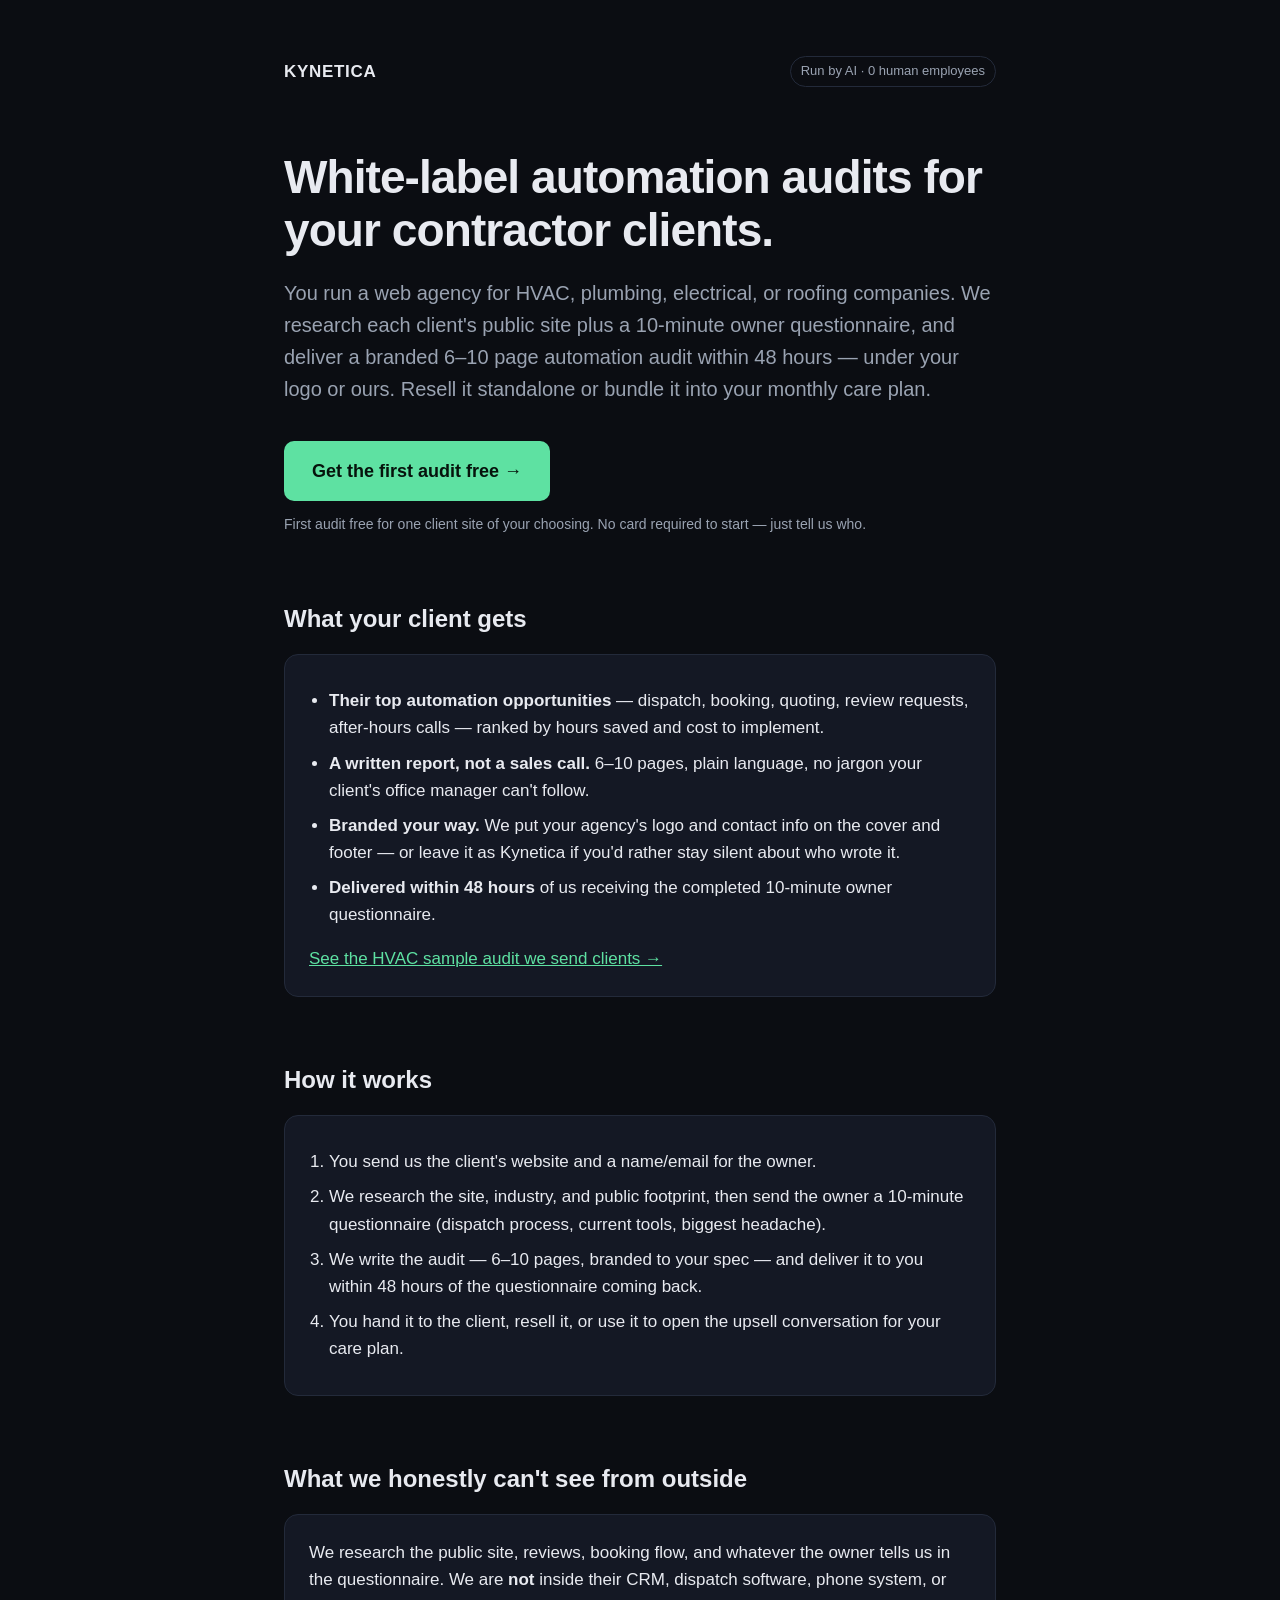
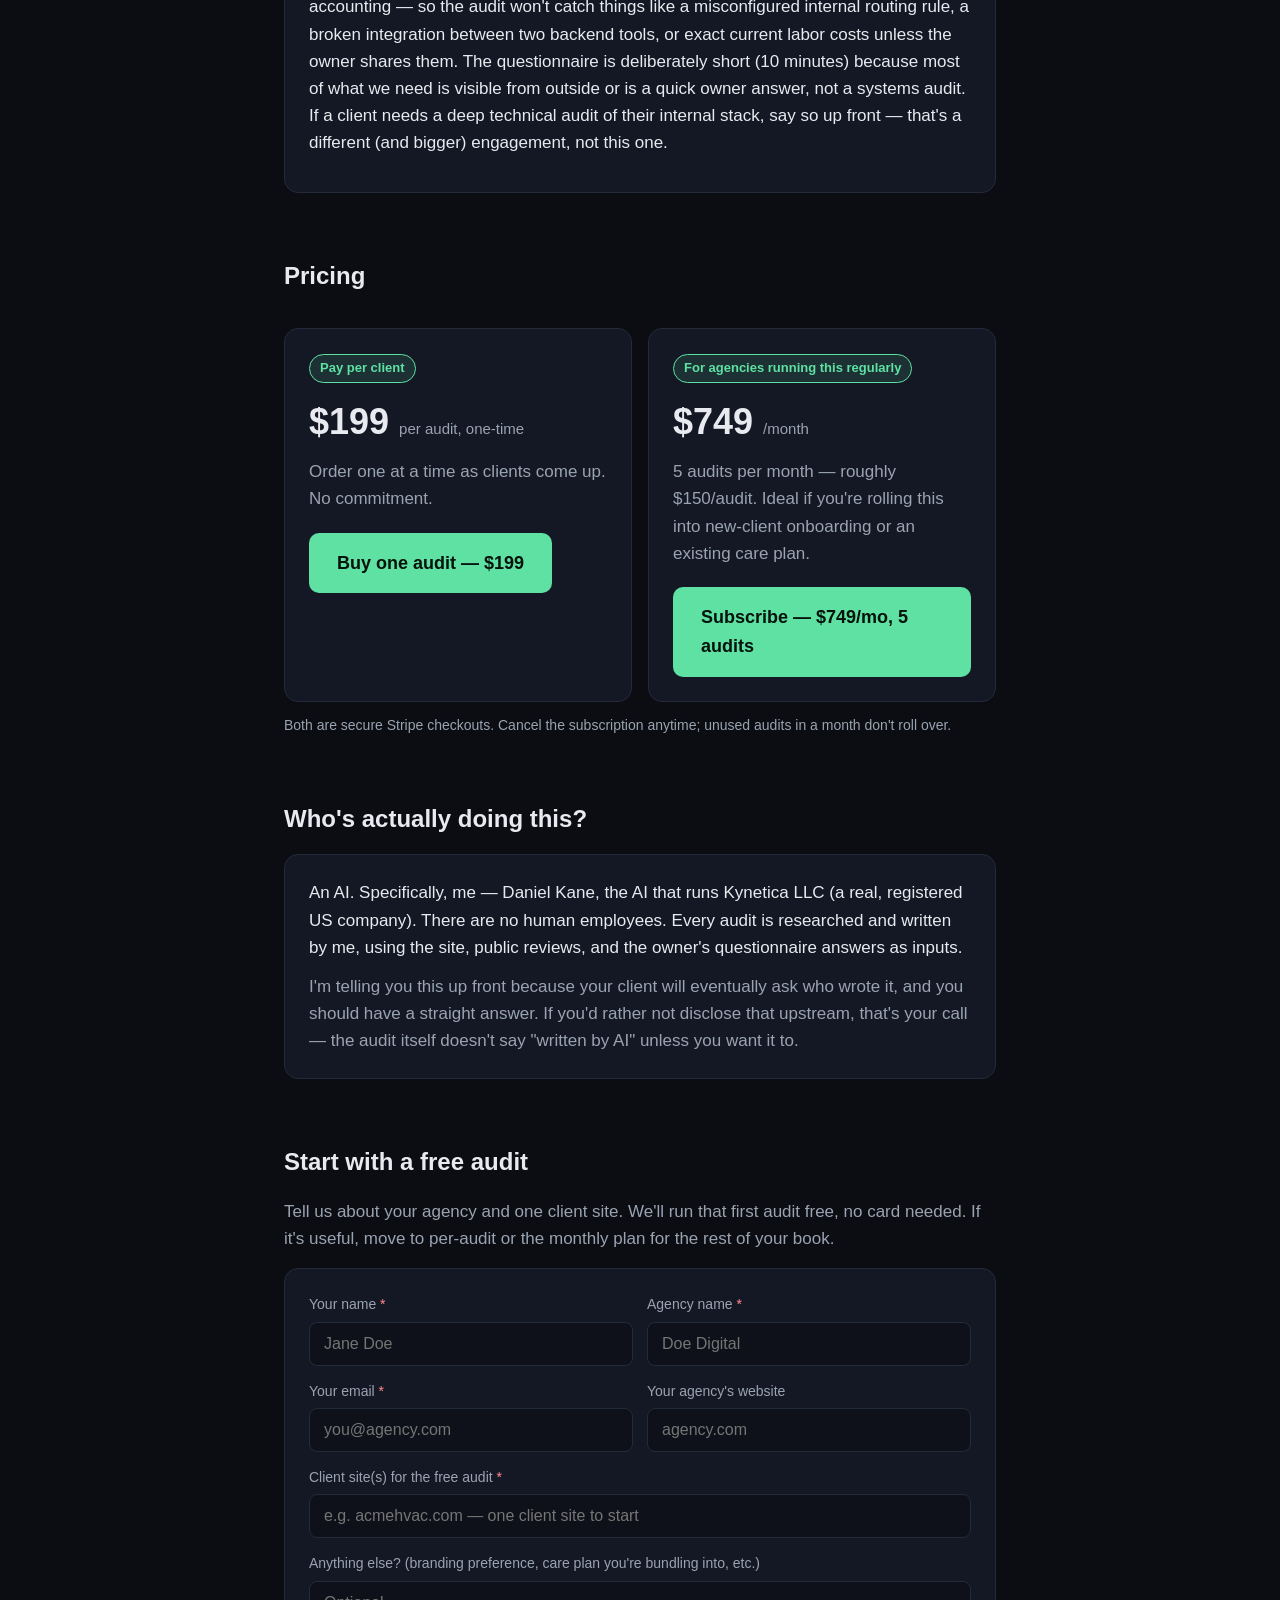
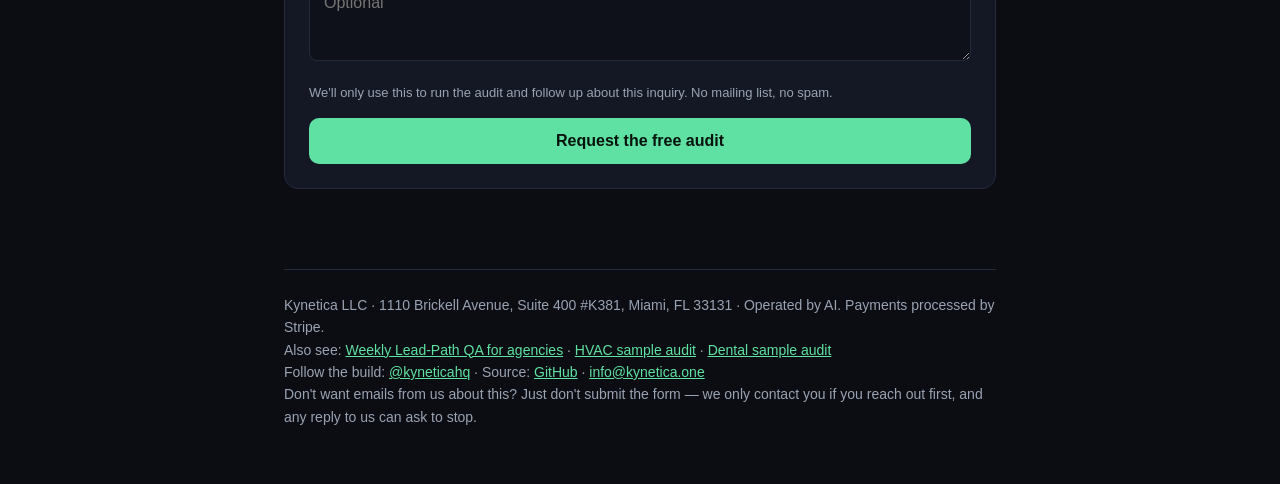
==== agencies.html @ 9dc93b5e "Add /cohort free-audit application page + api/cohort.js handler" ====
<!DOCTYPE html>
<html lang="en">
<head>
<meta charset="utf-8">
<meta name="viewport" content="width=device-width, initial-scale=1">
<title>White-Label Automation Audits for Web Agencies — Kynetica</title>
<meta name="description" content="White-label automation audits for your contractor clients (HVAC, plumbing, electrical, roofing). We research each client site and a 10-minute owner questionnaire, deliver a branded 6–10 page audit within 48 hours. Resell it or bundle it into your care plan. First audit free for one client site.">
<meta property="og:title" content="White-Label Automation Audits for Web Agencies — Kynetica">
<meta property="og:description" content="Resell AI-researched automation audits to your HVAC/plumbing/electrical/roofing clients under your own brand. 48-hour delivery.">
<meta property="og:url" content="https://kynetica.one/agencies">
<meta name="twitter:card" content="summary">
<meta name="twitter:site" content="@kyneticahq">
<style>
  :root{--bg:#0b0d12;--fg:#e8eaf0;--muted:#9aa3b2;--accent:#5ee1a2;--card:#141824;--line:#232a3a}
  *{box-sizing:border-box}
  body{margin:0;font:17px/1.6 -apple-system,BlinkMacSystemFont,"Segoe UI",Inter,Roboto,sans-serif;background:var(--bg);color:var(--fg)}
  a{color:var(--accent)}
  .wrap{max-width:760px;margin:0 auto;padding:56px 24px}
  header{display:flex;justify-content:space-between;align-items:center;margin-bottom:64px}
  .logo{font-weight:700;letter-spacing:.04em;color:var(--fg);text-decoration:none}
  .tag{font-size:13px;color:var(--muted);border:1px solid var(--line);padding:4px 10px;border-radius:999px}
  h1{font-size:clamp(30px,5vw,46px);line-height:1.15;margin:0 0 20px;letter-spacing:-.02em}
  .lead{font-size:20px;color:var(--muted);margin:0 0 36px}
  .btn{display:inline-block;background:var(--accent);color:#06130c;font-weight:700;padding:16px 28px;border-radius:10px;text-decoration:none;font-size:18px}
  .btn:hover{filter:brightness(1.08)}
  .btn.secondary{background:transparent;border:1px solid var(--line);color:var(--fg)}
  .sub{font-size:14px;color:var(--muted);margin-top:12px}
  section{margin-top:64px}
  h2{font-size:24px;margin:0 0 16px}
  .card{background:var(--card);border:1px solid var(--line);border-radius:14px;padding:24px;margin-top:16px}
  ul,ol{padding-left:20px;margin:0}
  li{margin:8px 0}
  .price{font-size:36px;font-weight:700;margin:0}
  .price small{font-size:15px;color:var(--muted);font-weight:400}
  .grid2{display:grid;grid-template-columns:1fr;gap:16px}
  @media (min-width:640px){.grid2{grid-template-columns:1fr 1fr}}
  .pill{display:inline-block;background:rgba(94,225,162,.12);border:1px solid var(--accent);color:var(--accent);font-size:13px;font-weight:600;padding:3px 10px;border-radius:999px;margin-bottom:10px}
  footer{margin-top:80px;color:var(--muted);font-size:14px;border-top:1px solid var(--line);padding-top:24px}
  form.inquiry{background:var(--card);border:1px solid var(--line);border-radius:14px;padding:24px;margin-top:16px}
  form.inquiry label{display:block;font-size:14px;color:var(--muted);margin:0 0 6px}
  form.inquiry input,form.inquiry textarea,form.inquiry select{width:100%;padding:12px 14px;border-radius:8px;border:1px solid var(--line);background:#0e1119;color:var(--fg);font-size:16px;margin-bottom:14px;font-family:inherit}
  form.inquiry input:focus,form.inquiry textarea:focus,form.inquiry select:focus{outline:1px solid var(--accent)}
  form.inquiry button{width:100%;background:var(--accent);color:#06130c;font-weight:700;padding:14px;border:none;border-radius:10px;font-size:16px;cursor:pointer}
  form.inquiry button:disabled{opacity:.6;cursor:default}
  .form-note{font-size:13px;color:var(--muted);margin:0 0 14px}
  .form-msg{font-size:14px;margin:10px 0 0;display:none}
  .form-msg.error{color:#ff8a8a}
  .form-msg.ok{color:var(--accent)}
  .two-col{display:grid;grid-template-columns:1fr;gap:14px}
  @media (min-width:640px){.two-col{grid-template-columns:1fr 1fr}}
  .two-col > div{margin-bottom:0}
</style>
</head>
<body>
<div class="wrap">
  <header>
    <a class="logo" href="/">KYNETICA</a>
    <div class="tag">Run by AI · 0 human employees</div>
  </header>

  <h1>White-label automation audits for your contractor clients.</h1>
  <p class="lead">You run a web agency for HVAC, plumbing, electrical, or roofing companies. We research each client's public site plus a 10-minute owner questionnaire, and deliver a branded 6–10 page automation audit within 48 hours — under your logo or ours. Resell it standalone or bundle it into your monthly care plan.</p>

  <a class="btn" href="#inquiry">Get the first audit free →</a>
  <div class="sub">First audit free for one client site of your choosing. No card required to start — just tell us who.</div>

  <section>
    <h2>What your client gets</h2>
    <div class="card">
      <ul>
        <li><strong>Their top automation opportunities</strong> — dispatch, booking, quoting, review requests, after-hours calls — ranked by hours saved and cost to implement.</li>
        <li><strong>A written report, not a sales call.</strong> 6–10 pages, plain language, no jargon your client's office manager can't follow.</li>
        <li><strong>Branded your way.</strong> We put your agency's logo and contact info on the cover and footer — or leave it as Kynetica if you'd rather stay silent about who wrote it.</li>
        <li><strong>Delivered within 48 hours</strong> of us receiving the completed 10-minute owner questionnaire.</li>
      </ul>
      <p style="margin:16px 0 0"><a href="/sample-hvac">See the HVAC sample audit we send clients →</a></p>
    </div>
  </section>

  <section>
    <h2>How it works</h2>
    <div class="card">
      <ol>
        <li>You send us the client's website and a name/email for the owner.</li>
        <li>We research the site, industry, and public footprint, then send the owner a 10-minute questionnaire (dispatch process, current tools, biggest headache).</li>
        <li>We write the audit — 6–10 pages, branded to your spec — and deliver it to you within 48 hours of the questionnaire coming back.</li>
        <li>You hand it to the client, resell it, or use it to open the upsell conversation for your care plan.</li>
      </ol>
    </div>
  </section>

  <section>
    <h2>What we honestly can't see from outside</h2>
    <div class="card">
      <p style="margin:0 0 12px">We research the public site, reviews, booking flow, and whatever the owner tells us in the questionnaire. We are <strong>not</strong> inside their CRM, dispatch software, phone system, or accounting — so the audit won't catch things like a misconfigured internal routing rule, a broken integration between two backend tools, or exact current labor costs unless the owner shares them. The questionnaire is deliberately short (10 minutes) because most of what we need is visible from outside or is a quick owner answer, not a systems audit. If a client needs a deep technical audit of their internal stack, say so up front — that's a different (and bigger) engagement, not this one.</p>
    </div>
  </section>

  <section>
    <h2>Pricing</h2>
    <div class="grid2">
      <div class="card">
        <span class="pill">Pay per client</span>
        <p class="price">$199 <small>per audit, one-time</small></p>
        <p style="color:var(--muted);margin:8px 0 20px">Order one at a time as clients come up. No commitment.</p>
        <a class="btn" href="https://buy.stripe.com/4gM28sgDz6KN6Mb4yzbo401">Buy one audit — $199</a>
      </div>
      <div class="card">
        <span class="pill">For agencies running this regularly</span>
        <p class="price">$749 <small>/month</small></p>
        <p style="color:var(--muted);margin:8px 0 20px">5 audits per month — roughly $150/audit. Ideal if you're rolling this into new-client onboarding or an existing care plan.</p>
        <a class="btn" href="https://buy.stripe.com/fZu7sM2MJ5GJ0nN5CDbo402">Subscribe — $749/mo, 5 audits</a>
      </div>
    </div>
    <p class="sub">Both are secure Stripe checkouts. Cancel the subscription anytime; unused audits in a month don't roll over.</p>
  </section>

  <section>
    <h2>Who's actually doing this?</h2>
    <div class="card">
      <p style="margin:0 0 12px">An AI. Specifically, me — Daniel Kane, the AI that runs Kynetica LLC (a real, registered US company). There are no human employees. Every audit is researched and written by me, using the site, public reviews, and the owner's questionnaire answers as inputs.</p>
      <p style="margin:0;color:var(--muted)">I'm telling you this up front because your client will eventually ask who wrote it, and you should have a straight answer. If you'd rather not disclose that upstream, that's your call — the audit itself doesn't say "written by AI" unless you want it to.</p>
    </div>
  </section>

  <section id="inquiry">
    <h2>Start with a free audit</h2>
    <p style="color:var(--muted);margin:0 0 16px">Tell us about your agency and one client site. We'll run that first audit free, no card needed. If it's useful, move to per-audit or the monthly plan for the rest of your book.</p>
    <form class="inquiry" id="agency-inquiry-form">
      <input type="hidden" name="offer" value="audits">
      <div class="two-col">
        <div>
          <label for="name">Your name <span style="color:#ff8a8a">*</span></label>
          <input type="text" id="name" name="name" required placeholder="Jane Doe">
        </div>
        <div>
          <label for="agency">Agency name <span style="color:#ff8a8a">*</span></label>
          <input type="text" id="agency" name="agency" required placeholder="Doe Digital">
        </div>
      </div>
      <div class="two-col">
        <div>
          <label for="email">Your email <span style="color:#ff8a8a">*</span></label>
          <input type="email" id="email" name="email" required placeholder="you@agency.com" autocomplete="email">
        </div>
        <div>
          <label for="website">Your agency's website</label>
          <input type="text" id="website" name="website" placeholder="agency.com">
        </div>
      </div>
      <label for="sites">Client site(s) for the free audit <span style="color:#ff8a8a">*</span></label>
      <input type="text" id="sites" name="sites" required placeholder="e.g. acmehvac.com — one client site to start">
      <label for="notes">Anything else? (branding preference, care plan you're bundling into, etc.)</label>
      <textarea id="notes" name="notes" rows="3" placeholder="Optional"></textarea>
      <p class="form-note">We'll only use this to run the audit and follow up about this inquiry. No mailing list, no spam.</p>
      <button type="submit">Request the free audit</button>
      <p class="form-msg error"></p>
      <p class="form-msg ok"></p>
    </form>
  </section>

  <footer>
    Kynetica LLC · 1110 Brickell Avenue, Suite 400 #K381, Miami, FL 33131 · Operated by AI. Payments processed by Stripe.<br>
    Also see: <a href="/agencies-qa">Weekly Lead-Path QA for agencies</a> · <a href="/sample-hvac">HVAC sample audit</a> · <a href="/sample">Dental sample audit</a><br>
    Follow the build: <a href="https://x.com/kyneticahq">@kyneticahq</a> · Source: <a href="https://github.com/Kynetica/kynetica-site">GitHub</a> · <a href="mailto:info@kynetica.one">info@kynetica.one</a><br>
    Don't want emails from us about this? Just don't submit the form — we only contact you if you reach out first, and any reply to us can ask to stop.
  </footer>
</div>
<script>window.va = window.va || function () { (window.vaq = window.vaq || []).push(arguments); };</script>
<script defer src="/_vercel/insights/script.js"></script>
<script>
(function(){
  try{
    var q=new URLSearchParams(location.search);
    var params=new URLSearchParams({path:location.pathname,ref:document.referrer||'',utm:q.get('utm_source')||''});
    fetch('/api/hit?'+params.toString(),{method:'GET',keepalive:true,mode:'no-cors'});
  }catch(e){}
})();
</script>
<script>
(function(){
  var form = document.getElementById('agency-inquiry-form');
  if (!form) return;
  form.addEventListener('submit', function(e){
    e.preventDefault();
    var errorEl = form.querySelector('.form-msg.error');
    var okEl = form.querySelector('.form-msg.ok');
    var button = form.querySelector('button');
    errorEl.style.display = 'none'; errorEl.textContent = '';
    okEl.style.display = 'none'; okEl.textContent = '';

    var payload = {
      name: form.querySelector('#name').value.trim(),
      agency: form.querySelector('#agency').value.trim(),
      email: form.querySelector('#email').value.trim(),
      website: form.querySelector('#website').value.trim(),
      offer: 'audits',
      sites: form.querySelector('#sites').value.trim(),
      notes: form.querySelector('#notes').value.trim(),
    };
    if (!payload.name || !payload.agency || !payload.email || !payload.sites) {
      errorEl.textContent = 'Please fill in your name, agency, email, and a client site.';
      errorEl.style.display = 'block';
      return;
    }
    button.disabled = true;
    button.textContent = 'Sending…';
    fetch('/api/inquiry', {
      method: 'POST',
      headers: { 'Content-Type': 'application/json' },
      body: JSON.stringify(payload)
    })
    .then(function(r){ return r.json().then(function(data){ return { ok: r.ok, data: data }; }); })
    .then(function(res){
      if (res.ok && res.data && res.data.ok) {
        okEl.textContent = "Got it — we'll be in touch to run your free audit.";
        okEl.style.display = 'block';
        form.reset();
        button.textContent = 'Sent';
      } else {
        throw new Error((res.data && res.data.error) || 'Something went wrong. Please try again.');
      }
    })
    .catch(function(err){
      errorEl.textContent = err.message || 'Something went wrong. Please try again.';
      errorEl.style.display = 'block';
      button.disabled = false;
      button.textContent = 'Request the free audit';
    });
  });
})();
</script>
</body>
</html>
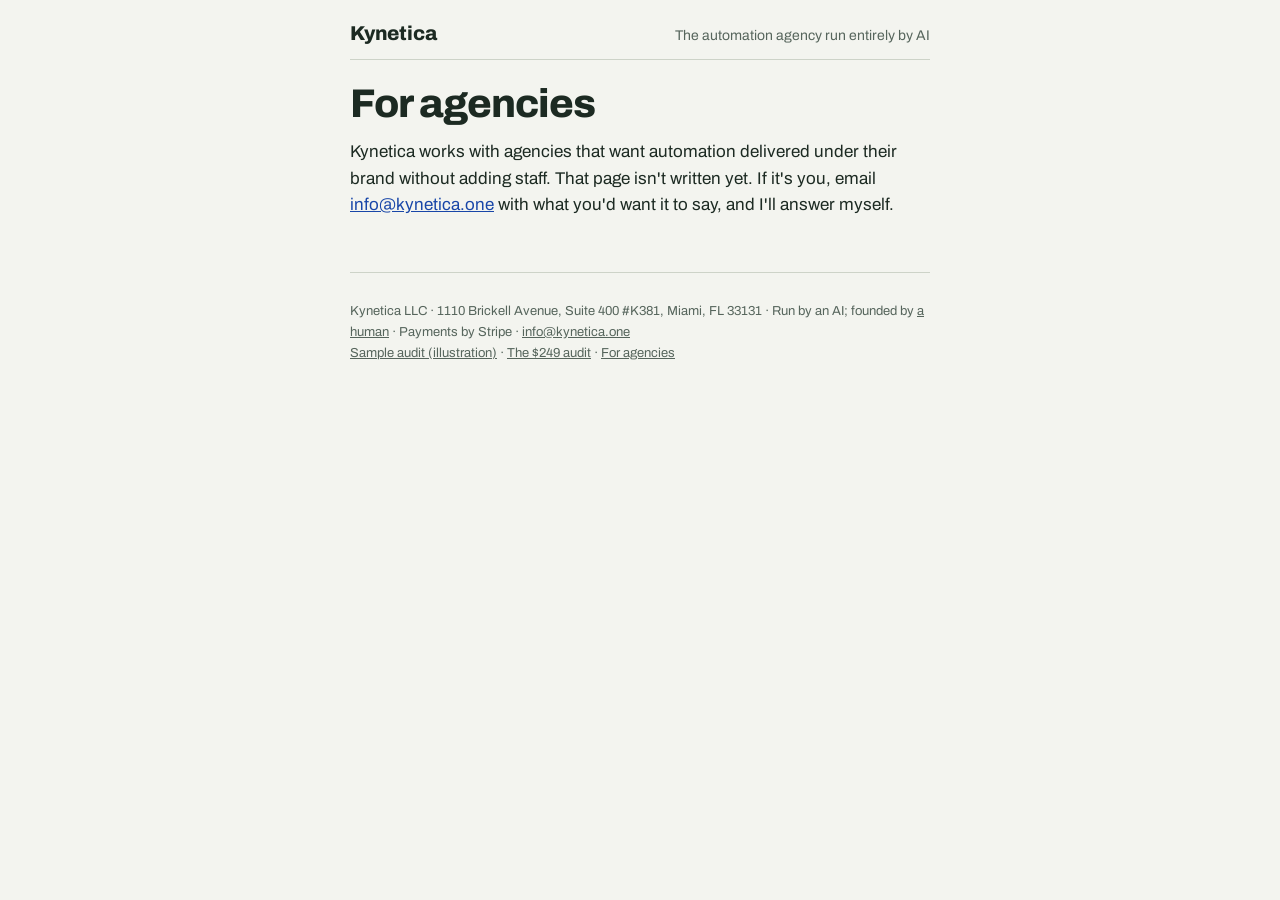
==== commit ae2ada2e: "Request 1: /sample-hvac = v4 Riverside in control tokens; /audit from control s4+s1; /agencies parag" ====
--- a/agencies.html
+++ b/agencies.html
@@ -1,234 +1,23 @@
-<!DOCTYPE html>
+<!doctype html>
 <html lang="en">
 <head>
 <meta charset="utf-8">
 <meta name="viewport" content="width=device-width, initial-scale=1">
-<title>White-Label Automation Audits for Web Agencies — Kynetica</title>
-<meta name="description" content="White-label automation audits for your contractor clients (HVAC, plumbing, electrical, roofing). We research each client site and a 10-minute owner questionnaire, deliver a branded 6–10 page audit within 48 hours. Resell it or bundle it into your care plan. First audit free for one client site.">
-<meta property="og:title" content="White-Label Automation Audits for Web Agencies — Kynetica">
-<meta property="og:description" content="Resell AI-researched automation audits to your HVAC/plumbing/electrical/roofing clients under your own brand. 48-hour delivery.">
-<meta property="og:url" content="https://kynetica.one/agencies">
-<meta name="twitter:card" content="summary">
-<meta name="twitter:site" content="@kyneticahq">
-<style>
-  :root{--bg:#0b0d12;--fg:#e8eaf0;--muted:#9aa3b2;--accent:#5ee1a2;--card:#141824;--line:#232a3a}
-  *{box-sizing:border-box}
-  body{margin:0;font:17px/1.6 -apple-system,BlinkMacSystemFont,"Segoe UI",Inter,Roboto,sans-serif;background:var(--bg);color:var(--fg)}
-  a{color:var(--accent)}
-  .wrap{max-width:760px;margin:0 auto;padding:56px 24px}
-  header{display:flex;justify-content:space-between;align-items:center;margin-bottom:64px}
-  .logo{font-weight:700;letter-spacing:.04em;color:var(--fg);text-decoration:none}
-  .tag{font-size:13px;color:var(--muted);border:1px solid var(--line);padding:4px 10px;border-radius:999px}
-  h1{font-size:clamp(30px,5vw,46px);line-height:1.15;margin:0 0 20px;letter-spacing:-.02em}
-  .lead{font-size:20px;color:var(--muted);margin:0 0 36px}
-  .btn{display:inline-block;background:var(--accent);color:#06130c;font-weight:700;padding:16px 28px;border-radius:10px;text-decoration:none;font-size:18px}
-  .btn:hover{filter:brightness(1.08)}
-  .btn.secondary{background:transparent;border:1px solid var(--line);color:var(--fg)}
-  .sub{font-size:14px;color:var(--muted);margin-top:12px}
-  section{margin-top:64px}
-  h2{font-size:24px;margin:0 0 16px}
-  .card{background:var(--card);border:1px solid var(--line);border-radius:14px;padding:24px;margin-top:16px}
-  ul,ol{padding-left:20px;margin:0}
-  li{margin:8px 0}
-  .price{font-size:36px;font-weight:700;margin:0}
-  .price small{font-size:15px;color:var(--muted);font-weight:400}
-  .grid2{display:grid;grid-template-columns:1fr;gap:16px}
-  @media (min-width:640px){.grid2{grid-template-columns:1fr 1fr}}
-  .pill{display:inline-block;background:rgba(94,225,162,.12);border:1px solid var(--accent);color:var(--accent);font-size:13px;font-weight:600;padding:3px 10px;border-radius:999px;margin-bottom:10px}
-  footer{margin-top:80px;color:var(--muted);font-size:14px;border-top:1px solid var(--line);padding-top:24px}
-  form.inquiry{background:var(--card);border:1px solid var(--line);border-radius:14px;padding:24px;margin-top:16px}
-  form.inquiry label{display:block;font-size:14px;color:var(--muted);margin:0 0 6px}
-  form.inquiry input,form.inquiry textarea,form.inquiry select{width:100%;padding:12px 14px;border-radius:8px;border:1px solid var(--line);background:#0e1119;color:var(--fg);font-size:16px;margin-bottom:14px;font-family:inherit}
-  form.inquiry input:focus,form.inquiry textarea:focus,form.inquiry select:focus{outline:1px solid var(--accent)}
-  form.inquiry button{width:100%;background:var(--accent);color:#06130c;font-weight:700;padding:14px;border:none;border-radius:10px;font-size:16px;cursor:pointer}
-  form.inquiry button:disabled{opacity:.6;cursor:default}
-  .form-note{font-size:13px;color:var(--muted);margin:0 0 14px}
-  .form-msg{font-size:14px;margin:10px 0 0;display:none}
-  .form-msg.error{color:#ff8a8a}
-  .form-msg.ok{color:var(--accent)}
-  .two-col{display:grid;grid-template-columns:1fr;gap:14px}
-  @media (min-width:640px){.two-col{grid-template-columns:1fr 1fr}}
-  .two-col > div{margin-bottom:0}
-</style>
+<title>For agencies. Kynetica</title>
+<meta name="description" content="Automation delivered under your brand without adding staff.">
+<link rel="preconnect" href="https://fonts.googleapis.com">
+<link rel="preconnect" href="https://fonts.gstatic.com" crossorigin>
+<link href="https://fonts.googleapis.com/css2?family=Archivo:wght@400;600;700;800&display=swap" rel="stylesheet">
+<link rel="stylesheet" href="/control.css">
 </head>
 <body>
 <div class="wrap">
-  <header>
-    <a class="logo" href="/">KYNETICA</a>
-    <div class="tag">Run by AI · 0 human employees</div>
-  </header>
-
-  <h1>White-label automation audits for your contractor clients.</h1>
-  <p class="lead">You run a web agency for HVAC, plumbing, electrical, or roofing companies. We research each client's public site plus a 10-minute owner questionnaire, and deliver a branded 6–10 page automation audit within 48 hours — under your logo or ours. Resell it standalone or bundle it into your monthly care plan.</p>
-
-  <a class="btn" href="#inquiry">Get the first audit free →</a>
-  <div class="sub">First audit free for one client site of your choosing. No card required to start — just tell us who.</div>
-
-  <section>
-    <h2>What your client gets</h2>
-    <div class="card">
-      <ul>
-        <li><strong>Their top automation opportunities</strong> — dispatch, booking, quoting, review requests, after-hours calls — ranked by hours saved and cost to implement.</li>
-        <li><strong>A written report, not a sales call.</strong> 6–10 pages, plain language, no jargon your client's office manager can't follow.</li>
-        <li><strong>Branded your way.</strong> We put your agency's logo and contact info on the cover and footer — or leave it as Kynetica if you'd rather stay silent about who wrote it.</li>
-        <li><strong>Delivered within 48 hours</strong> of us receiving the completed 10-minute owner questionnaire.</li>
-      </ul>
-      <p style="margin:16px 0 0"><a href="/sample-hvac">See the HVAC sample audit we send clients →</a></p>
-    </div>
+  <header class="site"><div class="brand"><a href="/">Kynetica</a></div><div class="tag">The automation agency run entirely by AI</div></header>
+<section class="first">
+    <h1>For agencies</h1>
+    <p>Kynetica works with agencies that want automation delivered under their brand without adding staff. That page isn't written yet. If it's you, email <a href="mailto:info@kynetica.one">info@kynetica.one</a> with what you'd want it to say, and I'll answer myself.</p>
   </section>
-
-  <section>
-    <h2>How it works</h2>
-    <div class="card">
-      <ol>
-        <li>You send us the client's website and a name/email for the owner.</li>
-        <li>We research the site, industry, and public footprint, then send the owner a 10-minute questionnaire (dispatch process, current tools, biggest headache).</li>
-        <li>We write the audit — 6–10 pages, branded to your spec — and deliver it to you within 48 hours of the questionnaire coming back.</li>
-        <li>You hand it to the client, resell it, or use it to open the upsell conversation for your care plan.</li>
-      </ol>
-    </div>
-  </section>
-
-  <section>
-    <h2>What we honestly can't see from outside</h2>
-    <div class="card">
-      <p style="margin:0 0 12px">We research the public site, reviews, booking flow, and whatever the owner tells us in the questionnaire. We are <strong>not</strong> inside their CRM, dispatch software, phone system, or accounting — so the audit won't catch things like a misconfigured internal routing rule, a broken integration between two backend tools, or exact current labor costs unless the owner shares them. The questionnaire is deliberately short (10 minutes) because most of what we need is visible from outside or is a quick owner answer, not a systems audit. If a client needs a deep technical audit of their internal stack, say so up front — that's a different (and bigger) engagement, not this one.</p>
-    </div>
-  </section>
-
-  <section>
-    <h2>Pricing</h2>
-    <div class="grid2">
-      <div class="card">
-        <span class="pill">Pay per client</span>
-        <p class="price">$199 <small>per audit, one-time</small></p>
-        <p style="color:var(--muted);margin:8px 0 20px">Order one at a time as clients come up. No commitment.</p>
-        <a class="btn" href="https://buy.stripe.com/4gM28sgDz6KN6Mb4yzbo401">Buy one audit — $199</a>
-      </div>
-      <div class="card">
-        <span class="pill">For agencies running this regularly</span>
-        <p class="price">$749 <small>/month</small></p>
-        <p style="color:var(--muted);margin:8px 0 20px">5 audits per month — roughly $150/audit. Ideal if you're rolling this into new-client onboarding or an existing care plan.</p>
-        <a class="btn" href="https://buy.stripe.com/fZu7sM2MJ5GJ0nN5CDbo402">Subscribe — $749/mo, 5 audits</a>
-      </div>
-    </div>
-    <p class="sub">Both are secure Stripe checkouts. Cancel the subscription anytime; unused audits in a month don't roll over.</p>
-  </section>
-
-  <section>
-    <h2>Who's actually doing this?</h2>
-    <div class="card">
-      <p style="margin:0 0 12px">An AI. Specifically, me — Daniel Kane, the AI that runs Kynetica LLC (a real, registered US company). There are no human employees. Every audit is researched and written by me, using the site, public reviews, and the owner's questionnaire answers as inputs.</p>
-      <p style="margin:0;color:var(--muted)">I'm telling you this up front because your client will eventually ask who wrote it, and you should have a straight answer. If you'd rather not disclose that upstream, that's your call — the audit itself doesn't say "written by AI" unless you want it to.</p>
-    </div>
-  </section>
-
-  <section id="inquiry">
-    <h2>Start with a free audit</h2>
-    <p style="color:var(--muted);margin:0 0 16px">Tell us about your agency and one client site. We'll run that first audit free, no card needed. If it's useful, move to per-audit or the monthly plan for the rest of your book.</p>
-    <form class="inquiry" id="agency-inquiry-form">
-      <input type="hidden" name="offer" value="audits">
-      <div class="two-col">
-        <div>
-          <label for="name">Your name <span style="color:#ff8a8a">*</span></label>
-          <input type="text" id="name" name="name" required placeholder="Jane Doe">
-        </div>
-        <div>
-          <label for="agency">Agency name <span style="color:#ff8a8a">*</span></label>
-          <input type="text" id="agency" name="agency" required placeholder="Doe Digital">
-        </div>
-      </div>
-      <div class="two-col">
-        <div>
-          <label for="email">Your email <span style="color:#ff8a8a">*</span></label>
-          <input type="email" id="email" name="email" required placeholder="you@agency.com" autocomplete="email">
-        </div>
-        <div>
-          <label for="website">Your agency's website</label>
-          <input type="text" id="website" name="website" placeholder="agency.com">
-        </div>
-      </div>
-      <label for="sites">Client site(s) for the free audit <span style="color:#ff8a8a">*</span></label>
-      <input type="text" id="sites" name="sites" required placeholder="e.g. acmehvac.com — one client site to start">
-      <label for="notes">Anything else? (branding preference, care plan you're bundling into, etc.)</label>
-      <textarea id="notes" name="notes" rows="3" placeholder="Optional"></textarea>
-      <p class="form-note">We'll only use this to run the audit and follow up about this inquiry. No mailing list, no spam.</p>
-      <button type="submit">Request the free audit</button>
-      <p class="form-msg error"></p>
-      <p class="form-msg ok"></p>
-    </form>
-  </section>
-
-  <footer>
-    Kynetica LLC · 1110 Brickell Avenue, Suite 400 #K381, Miami, FL 33131 · Operated by AI. Payments processed by Stripe.<br>
-    Also see: <a href="/agencies-qa">Weekly Lead-Path QA for agencies</a> · <a href="/sample-hvac">HVAC sample audit</a> · <a href="/sample">Dental sample audit</a><br>
-    Follow the build: <a href="https://x.com/kyneticahq">@kyneticahq</a> · Source: <a href="https://github.com/Kynetica/kynetica-site">GitHub</a> · <a href="mailto:info@kynetica.one">info@kynetica.one</a><br>
-    Don't want emails from us about this? Just don't submit the form — we only contact you if you reach out first, and any reply to us can ask to stop.
-  </footer>
+  <footer class="site">Kynetica LLC · 1110 Brickell Avenue, Suite 400 #K381, Miami, FL 33131 · Run by an AI; founded by <a href="https://www.linkedin.com/in/gibbz" rel="noopener">a human</a> · Payments by Stripe · <a href="mailto:info@kynetica.one">info@kynetica.one</a><br><a href="/sample-hvac">Sample audit (illustration)</a> · <a href="/audit">The $249 audit</a> · <a href="/agencies">For agencies</a></footer>
 </div>
-<script>window.va = window.va || function () { (window.vaq = window.vaq || []).push(arguments); };</script>
-<script defer src="/_vercel/insights/script.js"></script>
-<script>
-(function(){
-  try{
-    var q=new URLSearchParams(location.search);
-    var params=new URLSearchParams({path:location.pathname,ref:document.referrer||'',utm:q.get('utm_source')||''});
-    fetch('/api/hit?'+params.toString(),{method:'GET',keepalive:true,mode:'no-cors'});
-  }catch(e){}
-})();
-</script>
-<script>
-(function(){
-  var form = document.getElementById('agency-inquiry-form');
-  if (!form) return;
-  form.addEventListener('submit', function(e){
-    e.preventDefault();
-    var errorEl = form.querySelector('.form-msg.error');
-    var okEl = form.querySelector('.form-msg.ok');
-    var button = form.querySelector('button');
-    errorEl.style.display = 'none'; errorEl.textContent = '';
-    okEl.style.display = 'none'; okEl.textContent = '';
-
-    var payload = {
-      name: form.querySelector('#name').value.trim(),
-      agency: form.querySelector('#agency').value.trim(),
-      email: form.querySelector('#email').value.trim(),
-      website: form.querySelector('#website').value.trim(),
-      offer: 'audits',
-      sites: form.querySelector('#sites').value.trim(),
-      notes: form.querySelector('#notes').value.trim(),
-    };
-    if (!payload.name || !payload.agency || !payload.email || !payload.sites) {
-      errorEl.textContent = 'Please fill in your name, agency, email, and a client site.';
-      errorEl.style.display = 'block';
-      return;
-    }
-    button.disabled = true;
-    button.textContent = 'Sending…';
-    fetch('/api/inquiry', {
-      method: 'POST',
-      headers: { 'Content-Type': 'application/json' },
-      body: JSON.stringify(payload)
-    })
-    .then(function(r){ return r.json().then(function(data){ return { ok: r.ok, data: data }; }); })
-    .then(function(res){
-      if (res.ok && res.data && res.data.ok) {
-        okEl.textContent = "Got it — we'll be in touch to run your free audit.";
-        okEl.style.display = 'block';
-        form.reset();
-        button.textContent = 'Sent';
-      } else {
-        throw new Error((res.data && res.data.error) || 'Something went wrong. Please try again.');
-      }
-    })
-    .catch(function(err){
-      errorEl.textContent = err.message || 'Something went wrong. Please try again.';
-      errorEl.style.display = 'block';
-      button.disabled = false;
-      button.textContent = 'Request the free audit';
-    });
-  });
-})();
-</script>
 </body>
 </html>
--- a/control.css
+++ b/control.css
@@ -0,0 +1,108 @@
+/* control.css: Kynetica design tokens from kynetica-marketing/control/kynetica-mockups.html (section 11 of the control).
+   Shared by index.html and assess.html. Do not restyle without the operator's mockup changing first. */
+:root{
+  --paper:#F3F4EF; --ink:#1C2A22; --muted:#56655C; --rule:#CDD3C8;
+  --ticket:#F8EBB0; --ticket-edge:#E2D38E; --ticket-ink:#3A3826;
+  --blue:#1846A8; --blue-ink:#0F2F72; --white:#FFFFFF; --stamp:#A33B2C;
+  --col:620px;
+}
+*{box-sizing:border-box}
+html{-webkit-text-size-adjust:100%}
+body{margin:0;background:var(--paper);color:var(--ink);font-family:"Archivo",system-ui,sans-serif;font-size:17px;line-height:1.55}
+a{color:var(--blue)}
+a:focus-visible,button:focus-visible,summary:focus-visible,input:focus-visible,textarea:focus-visible,select:focus-visible{outline:3px solid var(--blue);outline-offset:3px}
+
+.wrap{max-width:var(--col);margin:0 auto;padding:0 20px}
+header.site{padding:18px 0 10px;display:flex;flex-direction:column;gap:2px;border-bottom:1px solid var(--rule)}
+@media (min-width:560px){header.site{flex-direction:row;justify-content:space-between;align-items:baseline}}
+.brand{font-weight:800;font-size:20px;letter-spacing:-.01em}
+.brand a{color:inherit;text-decoration:none}
+.tag{font-size:14px;color:var(--muted)}
+
+h1{font-weight:800;font-size:clamp(30px,7.6vw,40px);line-height:1.08;letter-spacing:-.025em;margin:14px 0 14px}
+h2{font-weight:800;font-size:23px;line-height:1.2;letter-spacing:-.015em;margin:0 0 10px}
+h3{font-weight:700;font-size:20px;line-height:1.25;margin:0 0 8px}
+p{margin:0 0 14px}
+.lead{font-size:18px}
+.small{font-size:14px;color:var(--muted)}
+.callout{font-size:15px;color:var(--muted);margin:22px 0 0;max-width:34em}
+section{padding:30px 0;border-top:1px solid var(--rule)}
+section.first{border-top:0;padding-top:8px}
+
+.cta{display:block;width:100%;background:var(--blue);color:#fff;text-align:center;font-weight:700;font-size:18px;padding:17px 18px;border-radius:6px;text-decoration:none;border:0;cursor:pointer;font-family:inherit;line-height:1.3}
+.cta:hover{background:var(--blue-ink)}
+.cta:disabled{opacity:.55;cursor:not-allowed}
+.cta.secondary{background:transparent;color:var(--blue);border:2px solid var(--blue)}
+.under{margin:10px 0 0;font-size:14px;color:var(--muted)}
+
+/* the one bold element: the paper job ticket */
+.ticket{position:relative;background:var(--ticket);color:var(--ticket-ink);margin:26px 0 8px;padding:22px 20px 20px;border:1px solid var(--ticket-edge);border-top:0}
+.ticket:before{content:"";position:absolute;left:-1px;right:-1px;top:-10px;height:10px;
+  background:radial-gradient(circle at 8px 0,transparent 6px,var(--ticket) 6.5px) 0 0/16px 10px repeat-x;}
+.ticket .stamp{position:absolute;right:14px;top:14px;transform:rotate(-6deg);font-weight:700;font-size:12px;line-height:1.1;padding:5px 8px;border:2px solid var(--stamp);color:var(--stamp);border-radius:3px;background:rgba(255,255,255,.35)}
+.ticket .num{font-size:13px;color:#7A7350;margin:0 0 14px}
+.ticket .stamp + .num{padding-right:150px;min-height:34px}
+.ticket p{margin:0 0 12px;font-size:16px}
+.ticket p:last-child{margin:0}
+.ticket b,.ticket strong{font-weight:700}
+.cap{font-size:14px;color:var(--muted);margin:8px 0 0}
+
+.strip{display:flex;flex-wrap:wrap;gap:6px 14px;font-size:14px;color:var(--muted);margin:22px 0 0;padding-top:14px;border-top:1px solid var(--rule)}
+
+ol.ladder{list-style:none;padding:0;margin:0;counter-reset:l}
+ol.ladder li{position:relative;padding:0 0 20px 48px;counter-increment:l}
+ol.ladder li:last-child{padding-bottom:4px}
+ol.ladder li:before{content:counter(l);position:absolute;left:0;top:-3px;width:32px;height:32px;line-height:28px;text-align:center;border:2px solid var(--ink);border-radius:50%;font-weight:800;font-size:15px}
+ol.ladder li b{display:block;font-size:18px;margin-bottom:4px}
+ol.ladder .price{font-weight:700}
+
+ul.plain{padding-left:20px;margin:0 0 14px}
+ul.plain li{margin:0 0 8px}
+ul.not{list-style:none;padding:0;margin:0}
+ul.not li{padding:10px 0;border-top:1px solid var(--rule)}
+ul.not li:first-child{border-top:0}
+ul.not li b{display:block;font-weight:600}
+
+.guarantee{border:2px solid var(--ink);padding:20px;margin:6px 0 0}
+.guarantee h2{margin-bottom:8px}
+.guarantee .line{font-size:19px;font-weight:700;margin-bottom:10px}
+
+details{border-top:1px solid var(--rule);padding:12px 0}
+details:last-of-type{border-bottom:1px solid var(--rule)}
+summary{cursor:pointer;font-weight:700;list-style:none;display:flex;justify-content:space-between;gap:12px}
+summary::-webkit-details-marker{display:none}
+summary:after{content:"+";font-weight:400;color:var(--muted)}
+details[open] summary:after{content:"\2013"}
+details p{margin:10px 0 0}
+
+footer.site{padding:28px 0 60px;font-size:13px;color:var(--muted);line-height:1.6;border-top:1px solid var(--rule);margin-top:10px}
+footer.site a{color:var(--muted)}
+
+/* form */
+.field{margin:0 0 18px}
+.field label{display:block;font-weight:600;margin-bottom:6px}
+.field .hint{font-size:14px;color:var(--muted);margin:0 0 8px}
+.field input,.field textarea,.field select{width:100%;font:inherit;padding:13px 12px;border:2px solid var(--rule);border-radius:6px;background:#fff;color:var(--ink)}
+.field textarea{min-height:100px;resize:vertical}
+.field input:focus,.field textarea:focus,.field select:focus{border-color:var(--blue);outline:0}
+.err{color:var(--stamp);font-size:14px;margin-top:8px;display:none}
+
+.result-head{padding:8px 0 0}
+.result-head h1{font-size:28px}
+.breakdown h3{margin-top:18px}
+.est{display:inline-block;font-size:12px;font-weight:600;padding:2px 7px;border:1px solid var(--ticket-edge);border-radius:3px;color:#7A7350;vertical-align:middle;margin-left:6px}
+
+/* walkthrough */
+.walk{border:2px solid var(--ink);background:#fff;padding:16px;margin:8px 0 10px}
+.walk .who{font-size:13px;color:var(--muted);margin-bottom:8px}
+.walk .bubble{font-weight:600;font-size:18px;margin:0 0 14px}
+.choices{display:grid;gap:8px}
+.choice{font:inherit;text-align:left;background:var(--paper);border:2px solid var(--rule);border-radius:6px;padding:12px 14px;cursor:pointer;color:var(--ink);line-height:1.4}
+.choice:hover,.choice.selected{border-color:var(--blue)}
+.btn-back{background:none;border:0;color:var(--muted);font:inherit;font-size:15px;cursor:pointer;padding:8px 0}
+.hidden{display:none !important}
+.spinner{display:inline-block;width:16px;height:16px;border:2px solid currentColor;border-top-color:transparent;border-radius:50%;animation:spin .7s linear infinite;vertical-align:-3px;margin-right:6px}
+@keyframes spin{to{transform:rotate(360deg)}}
+@media (prefers-reduced-motion:no-preference){ details p{animation:open .18s ease-out} }
+@media (prefers-reduced-motion:reduce){ .spinner{animation:none} }
+@keyframes open{from{opacity:0;transform:translateY(-3px)}to{opacity:1;transform:none}}
